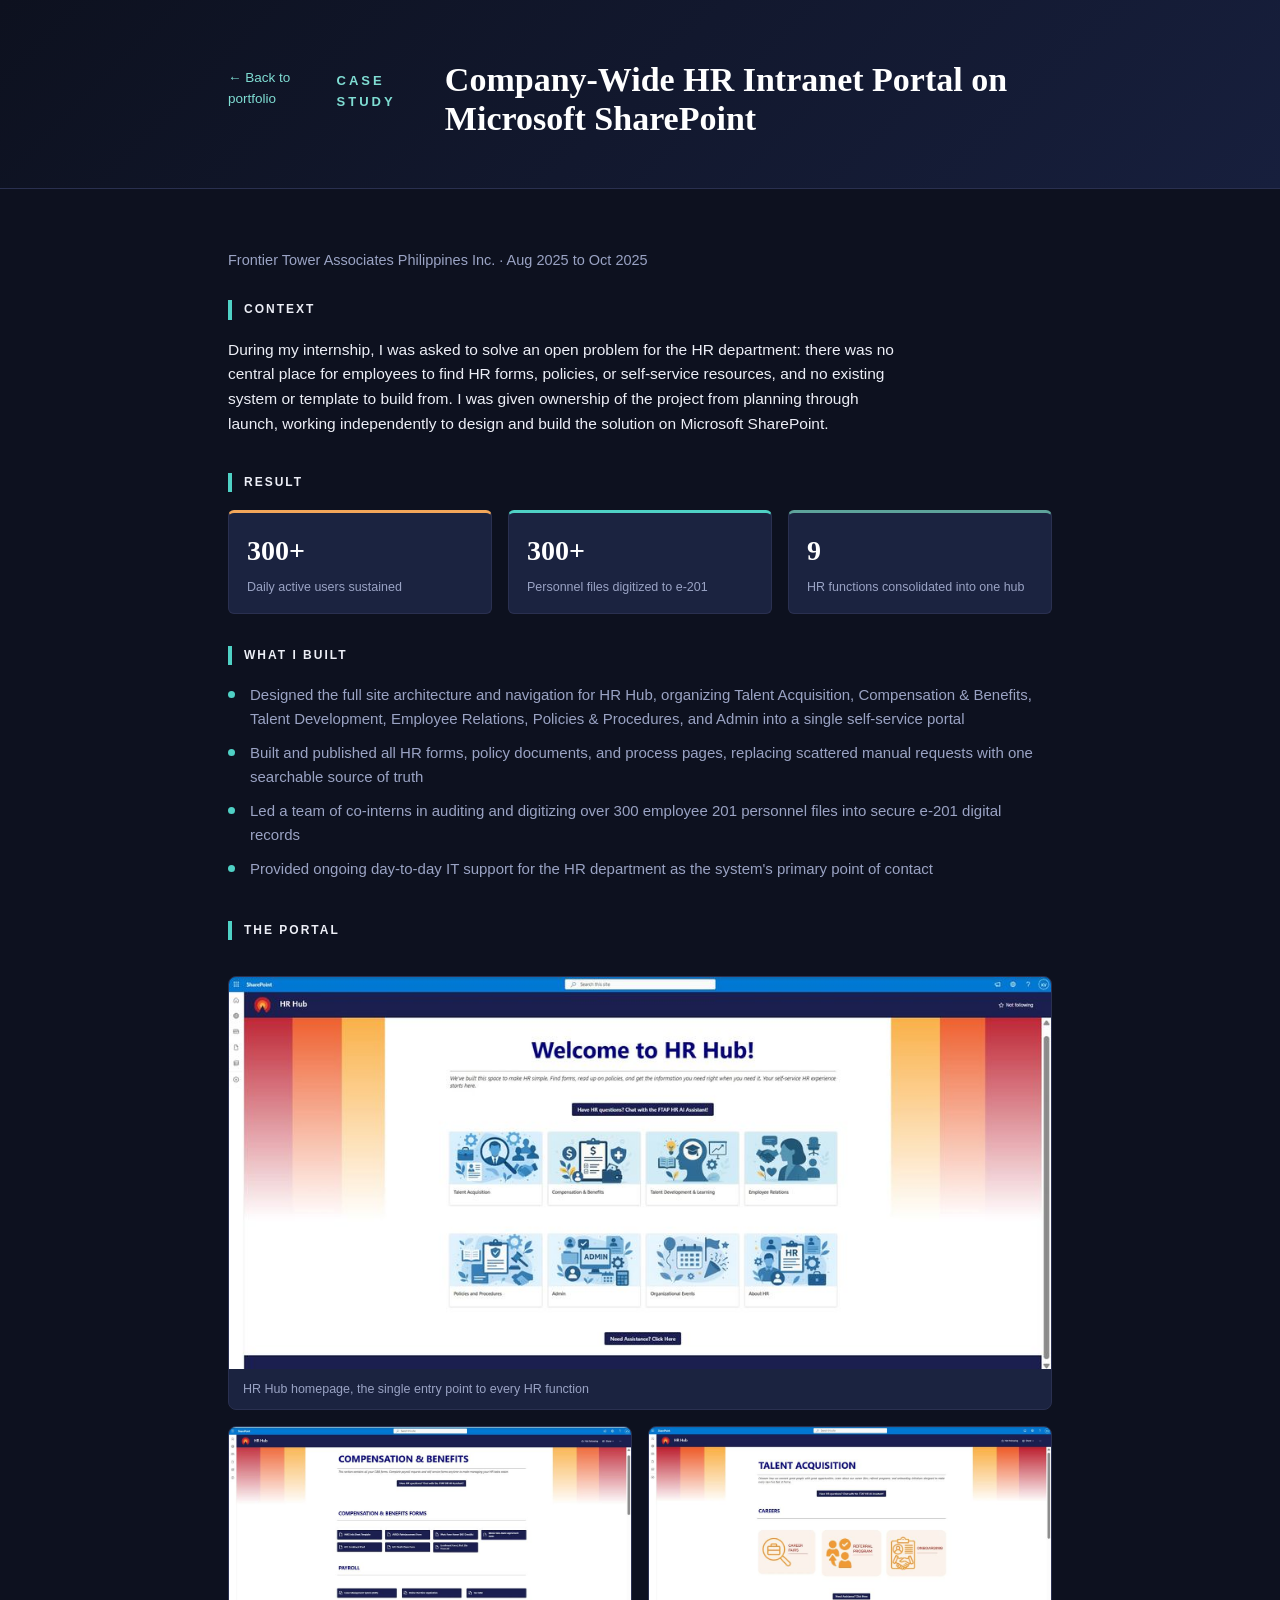
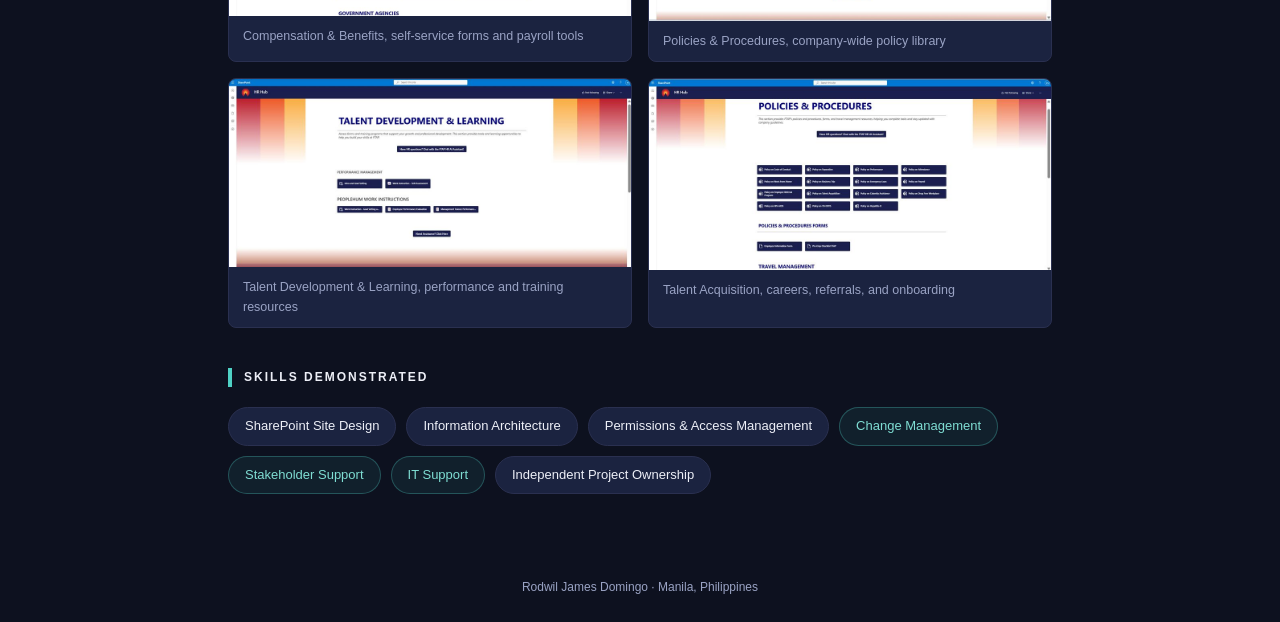
==== sharepoint-hr-portal/index.html @ b4c9af0d "Add files via upload" ====
<!DOCTYPE html>
<html lang="en">
<head>
<meta charset="UTF-8">
<meta name="viewport" content="width=device-width, initial-scale=1.0">
<title>HR Intranet Portal — Rodwil James Domingo</title>
<link rel="stylesheet" href="../assets/style.css">
</head>
<body>

  <!-- HERO -->
  <div class="hero" style="padding: 60px 0 50px 0;">
    <div class="wrap">
      <a class="back" href="../">&larr; Back to portfolio</a>
      <div class="eyebrow">Case Study</div>
      <h1 style="font-size:34px;">Company-Wide HR Intranet Portal on Microsoft SharePoint</h1>
    </div>
  </div>

  <!-- CASE STUDY -->
  <section>
    <div class="wrap">
      <p class="sub" style="color: var(--muted); font-size: 14.5px; margin-bottom: 28px;">Frontier Tower Associates Philippines Inc. &middot; Aug 2025 to Oct 2025</p>

      <div class="section-label">Context</div>
      <p style="font-size:15.5px; max-width:680px;">During my internship, I was asked to solve an open problem for the HR department: there was no central place for employees to find HR forms, policies, or self-service resources, and no existing system or template to build from. I was given ownership of the project from planning through launch, working independently to design and build the solution on Microsoft SharePoint.</p>

      <div class="section-label" style="margin-top:36px;">Result</div>
      <div class="stats">
        <div class="stat"><div class="num">300+</div><div class="label">Daily active users sustained</div></div>
        <div class="stat"><div class="num">300+</div><div class="label">Personnel files digitized to e-201</div></div>
        <div class="stat"><div class="num">9</div><div class="label">HR functions consolidated into one hub</div></div>
      </div>

      <div class="section-label">What I Built</div>
      <ul class="actions">
        <li>Designed the full site architecture and navigation for HR Hub, organizing Talent Acquisition, Compensation &amp; Benefits, Talent Development, Employee Relations, Policies &amp; Procedures, and Admin into a single self-service portal</li>
        <li>Built and published all HR forms, policy documents, and process pages, replacing scattered manual requests with one searchable source of truth</li>
        <li>Led a team of co-interns in auditing and digitizing over 300 employee 201 personnel files into secure e-201 digital records</li>
        <li>Provided ongoing day-to-day IT support for the HR department as the system's primary point of contact</li>
      </ul>

      <div class="section-label" style="margin-top:40px;">The Portal</div>
      <div class="shot-grid">
        <div class="shot wide">
          <img src="../assets/img_welcome.jpg">
          <div class="cap">HR Hub homepage, the single entry point to every HR function</div>
        </div>
        <div class="shot">
          <img src="../assets/img_compben.jpg">
          <div class="cap">Compensation &amp; Benefits, self-service forms and payroll tools</div>
        </div>
        <div class="shot">
          <img src="../assets/img_policies.jpg">
          <div class="cap">Policies &amp; Procedures, company-wide policy library</div>
        </div>
        <div class="shot">
          <img src="../assets/img_talentdev.jpg">
          <div class="cap">Talent Development &amp; Learning, performance and training resources</div>
        </div>
        <div class="shot">
          <img src="../assets/img_talentacq.jpg">
          <div class="cap">Talent Acquisition, careers, referrals, and onboarding</div>
        </div>
      </div>

      <div class="section-label" style="margin-top:40px;">Skills Demonstrated</div>
      <div class="skills">
        <div class="pill">SharePoint Site Design</div>
        <div class="pill">Information Architecture</div>
        <div class="pill">Permissions &amp; Access Management</div>
        <div class="pill alt">Change Management</div>
        <div class="pill alt">Stakeholder Support</div>
        <div class="pill alt">IT Support</div>
        <div class="pill">Independent Project Ownership</div>
      </div>
    </div>
  </section>

  <footer>Rodwil James Domingo &middot; Manila, Philippines</footer>

</body>
</html>
---- assets/style.css ----
:root {
  --navy: #0D111F;
  --panel: #161C33;
  --panel-alt: #1B2340;
  --text: #EDEFF7;
  --muted: #9AA3C4;
  --cyan: #4FD1C5;
  --amber: #F2A65A;
  --line: #2A3050;
}
* { box-sizing: border-box; margin: 0; padding: 0; }
html { scroll-behavior: smooth; }
body {
  font-family: 'Trebuchet MS', 'Segoe UI', Arial, sans-serif;
  background: var(--navy);
  color: var(--text);
  line-height: 1.6;
}
h1, h2, h3 { font-family: Georgia, 'Times New Roman', serif; color: #fff; }
a { color: inherit; }
.wrap { max-width: 880px; margin: 0 auto; padding: 0 28px; }

/* ===== HERO ===== */
.hero {
  background: linear-gradient(135deg, #0D111F 0%, #171F3D 100%);
  padding: 80px 0 60px 0;
  position: relative;
  overflow: hidden;
  border-bottom: 1px solid var(--line);
}
.hero .wrap { position: relative; z-index: 2; display: flex; justify-content: space-between; align-items: center; gap: 30px; }
.hero .hero-text { flex: 1; min-width: 0; }
.hero .eyebrow { font-size: 13px; letter-spacing: 3px; text-transform: uppercase; color: #7FDDD3; font-weight: bold; margin-bottom: 14px; }
.hero h1 { font-size: 42px; color: #fff; line-height: 1.15; }
.hero .role { font-size: 17px; color: var(--muted); margin-top: 14px; }
.hero .kaizen { margin-top: 26px; font-size: 14.5px; color: var(--muted); border-left: 2px solid var(--cyan); padding-left: 14px; }
.hero .kaizen b { color: #7FDDD3; font-style: normal; }
.hero .back { display: inline-block; margin-bottom: 22px; font-size: 13.5px; color: #7FDDD3; text-decoration: none; }
.hero .back:hover { text-decoration: underline; }

.hero-photo { flex-shrink: 0; width: 132px; height: 132px; border-radius: 50%; overflow: hidden; border: 3px solid var(--cyan); box-shadow: 0 0 0 6px rgba(79,209,197,0.12); }
.hero-photo img { width: 100%; height: 100%; object-fit: cover; display: block; }
@media (max-width: 640px) { .hero .wrap { flex-direction: column-reverse; text-align: center; } .hero .kaizen { text-align: left; } }

/* ===== SECTIONS ===== */
.section-label { font-size: 12px; letter-spacing: 2px; text-transform: uppercase; color: var(--text); font-weight: bold; border-left: 4px solid var(--cyan); padding-left: 12px; margin-bottom: 18px; }
section { padding: 60px 0; }
section.alt { background: var(--panel); border-top: 1px solid var(--line); border-bottom: 1px solid var(--line); }
.about p { font-size: 15.5px; max-width: 680px; margin-bottom: 14px; color: var(--muted); }

/* ===== PROJECT CARDS (homepage) ===== */
.project-grid { display: grid; grid-template-columns: 1fr; gap: 20px; margin-top: 10px; }
.project-card { display: block; background: var(--panel-alt); border: 1px solid var(--line); border-radius: 12px; overflow: hidden; text-decoration: none; color: inherit; transition: transform 0.15s, box-shadow 0.15s; }
.project-card:hover { transform: translateY(-3px); box-shadow: 0 10px 26px rgba(0,0,0,0.35); }
.project-card img { width: 100%; height: 320px; object-fit: cover; object-position: top; display: block; }
.project-card .body { padding: 26px 30px; }
.project-card .tag { font-size: 11.5px; letter-spacing: 1px; text-transform: uppercase; color: #7FDDD3; font-weight: bold; }
.project-card h3 { font-size: 22px; margin-top: 8px; color: #fff; }
.project-card p { font-size: 14.5px; color: var(--muted); margin-top: 10px; }

/* ===== CASE STUDY / PROJECT PAGE ===== */
.case-head h2 { font-size: 28px; margin-bottom: 8px; }
.case-head p.sub { color: var(--muted); font-size: 14.5px; margin-bottom: 28px; }

.stats { display: flex; gap: 16px; margin: 8px 0 32px 0; flex-wrap: wrap; }
.stat { flex: 1; min-width: 150px; background: var(--panel-alt); border: 1px solid var(--line); border-top: 3px solid var(--amber); border-radius: 6px; padding: 16px 18px; }
.stat:nth-child(2) { border-top-color: var(--cyan); }
.stat:nth-child(3) { border-top-color: #5EA39B; }
.stat .num { font-family: Georgia, serif; font-size: 28px; color: #fff; font-weight: bold; }
.stat .label { font-size: 12.5px; color: var(--muted); margin-top: 3px; }

ul.actions { list-style: none; margin: 18px 0 0 0; }
ul.actions li { font-size: 15px; padding-left: 22px; position: relative; margin-bottom: 10px; color: var(--muted); }
ul.actions li:before { content: ""; position: absolute; left: 0; top: 8px; width: 7px; height: 7px; background: var(--cyan); border-radius: 50%; }

.shot-grid { display: grid; grid-template-columns: 1fr 1fr; gap: 16px; margin-top: 36px; }
.shot { border: 1px solid var(--line); border-radius: 8px; overflow: hidden; background: var(--panel-alt); }
.shot img { width: 100%; display: block; }
.shot .cap { font-size: 12.5px; color: var(--muted); padding: 10px 14px; }
.shot.wide { grid-column: 1 / 3; }
@media (max-width: 640px) { .shot-grid { grid-template-columns: 1fr; } .shot.wide { grid-column: 1; } }

.skills { display: flex; flex-wrap: wrap; gap: 10px; margin-top: 20px; }
.pill { font-size: 13px; background: var(--panel-alt); color: var(--text); padding: 8px 16px; border-radius: 20px; border: 1px solid var(--line); }
.pill.alt { background: rgba(79,209,197,0.08); color: #7FDDD3; border: 1px solid rgba(79,209,197,0.3); }

/* ===== CONTACT ===== */
.contact { background: var(--panel); padding: 56px 0; text-align: center; border-top: 1px solid var(--line); }
.contact h2 { color: #fff; font-size: 26px; }
.contact .links { margin-top: 22px; display: flex; gap: 16px; justify-content: center; flex-wrap: wrap; }
.contact .links a { font-size: 14px; color: var(--cyan); text-decoration: none; border: 1px solid rgba(79,209,197,0.4); padding: 10px 20px; border-radius: 24px; transition: background 0.2s; }
.contact .links a:hover { background: rgba(79,209,197,0.1); }

footer { text-align: center; padding: 24px 0; font-size: 12px; color: var(--muted); background: var(--navy); }
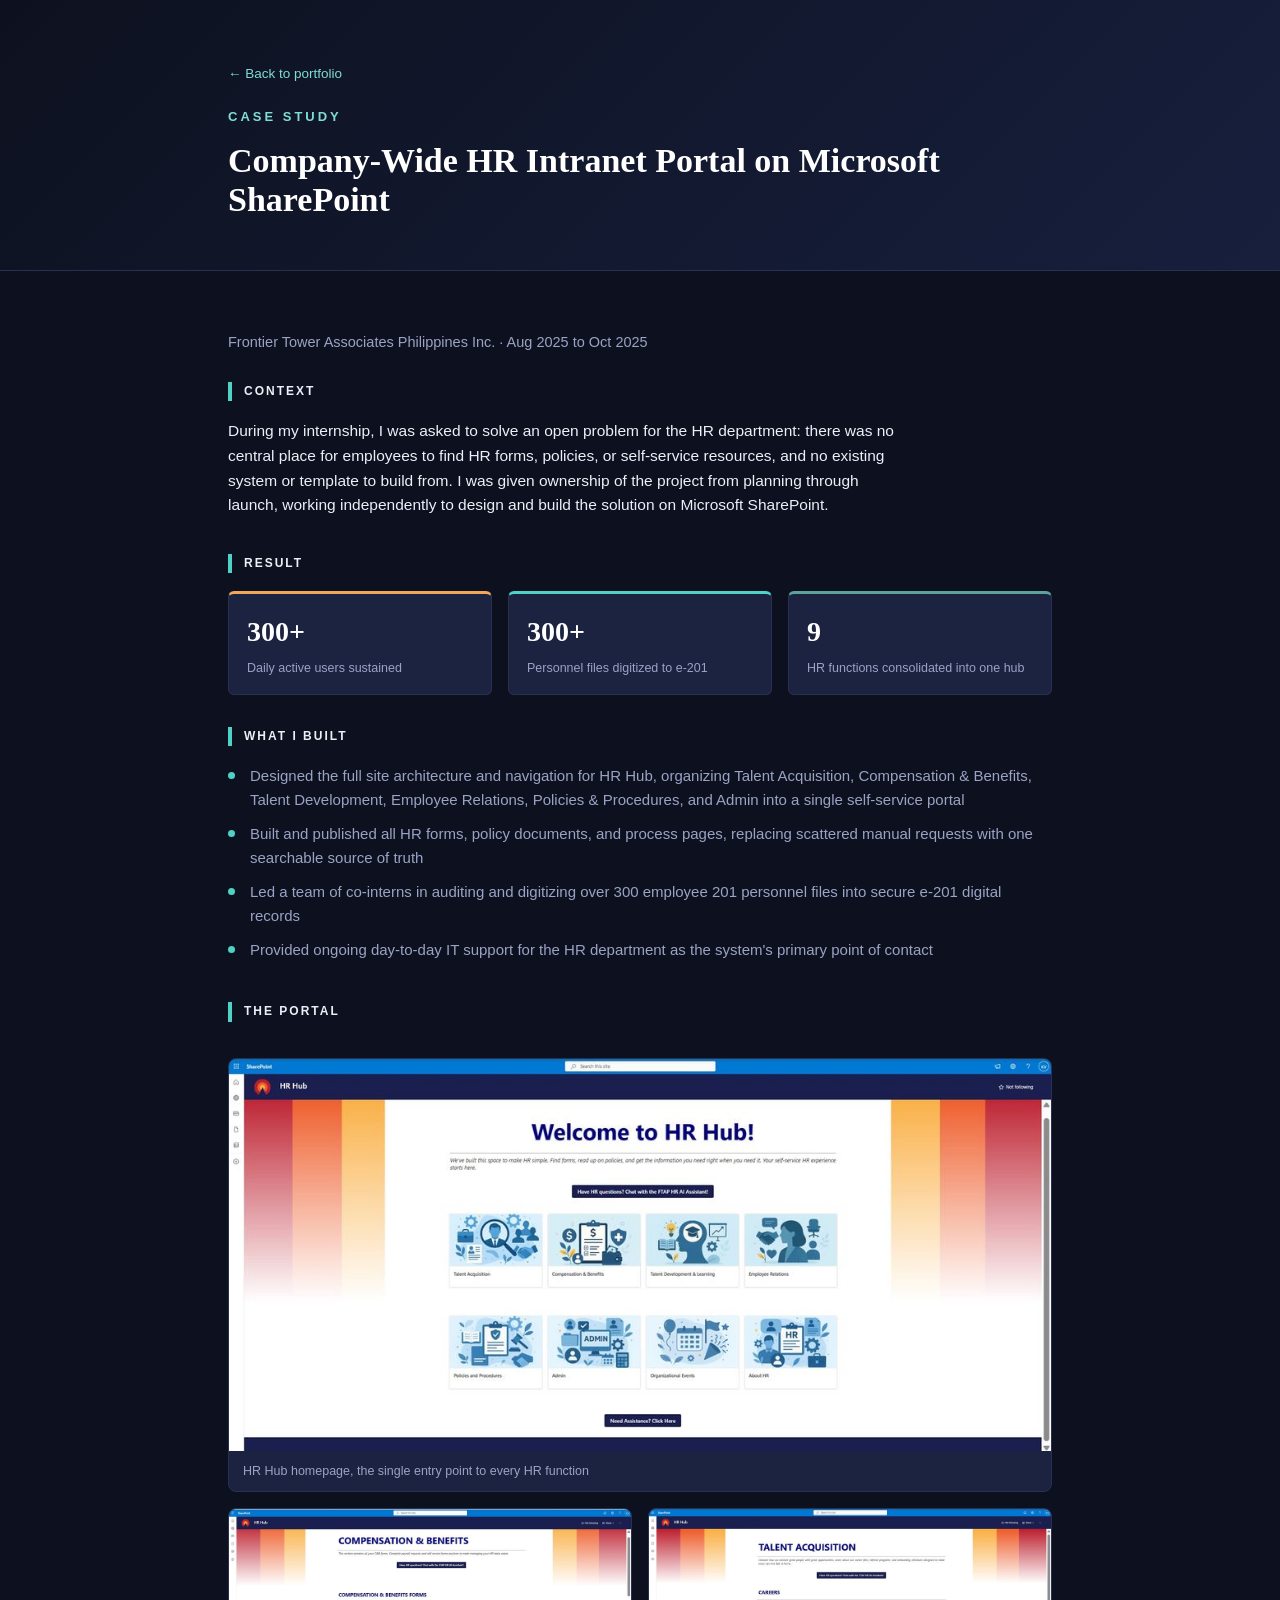
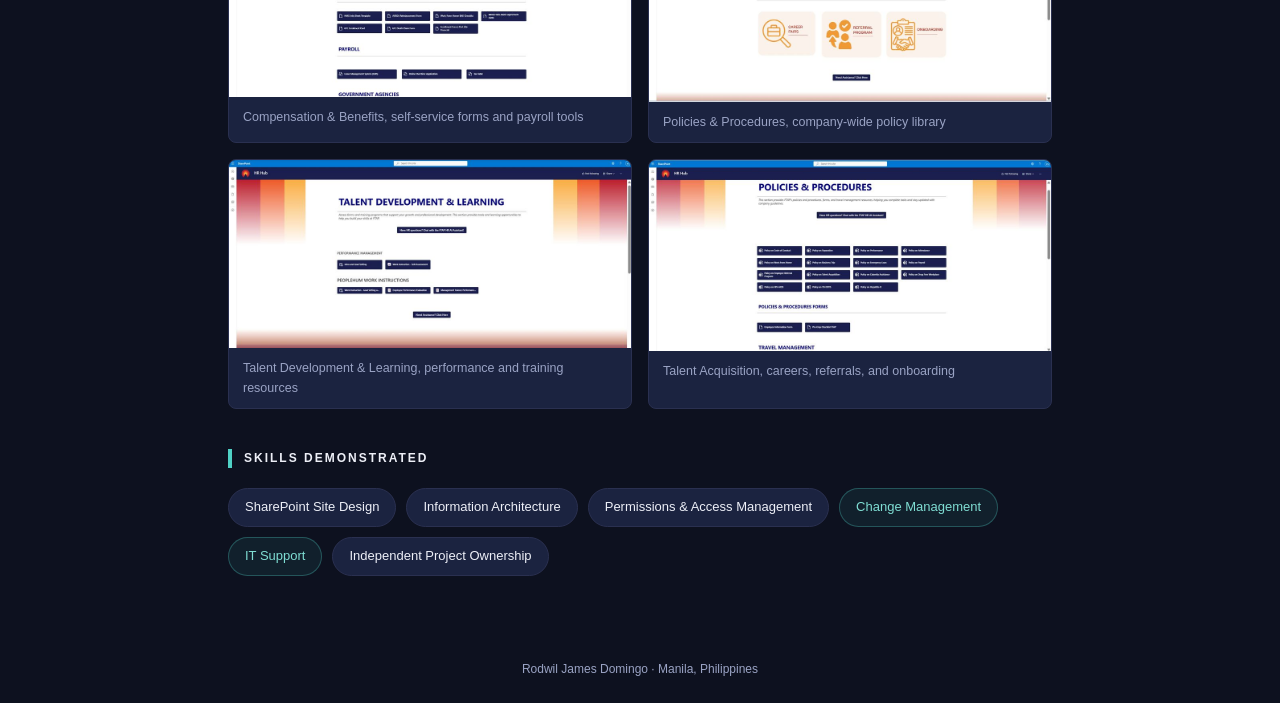
==== commit dd3245b5: "Add files via upload" ====
--- a/sharepoint-hr-portal/index.html
+++ b/sharepoint-hr-portal/index.html
@@ -11,9 +11,11 @@
   <!-- HERO -->
   <div class="hero" style="padding: 60px 0 50px 0;">
     <div class="wrap">
-      <a class="back" href="../">&larr; Back to portfolio</a>
-      <div class="eyebrow">Case Study</div>
-      <h1 style="font-size:34px;">Company-Wide HR Intranet Portal on Microsoft SharePoint</h1>
+      <div class="hero-text">
+        <a class="back" href="../">&larr; Back to portfolio</a>
+        <div class="eyebrow">Case Study</div>
+        <h1 style="font-size:34px;">Company-Wide HR Intranet Portal on Microsoft SharePoint</h1>
+      </div>
     </div>
   </div>
 
@@ -70,7 +72,6 @@
         <div class="pill">Information Architecture</div>
         <div class="pill">Permissions &amp; Access Management</div>
         <div class="pill alt">Change Management</div>
-        <div class="pill alt">Stakeholder Support</div>
         <div class="pill alt">IT Support</div>
         <div class="pill">Independent Project Ownership</div>
       </div>
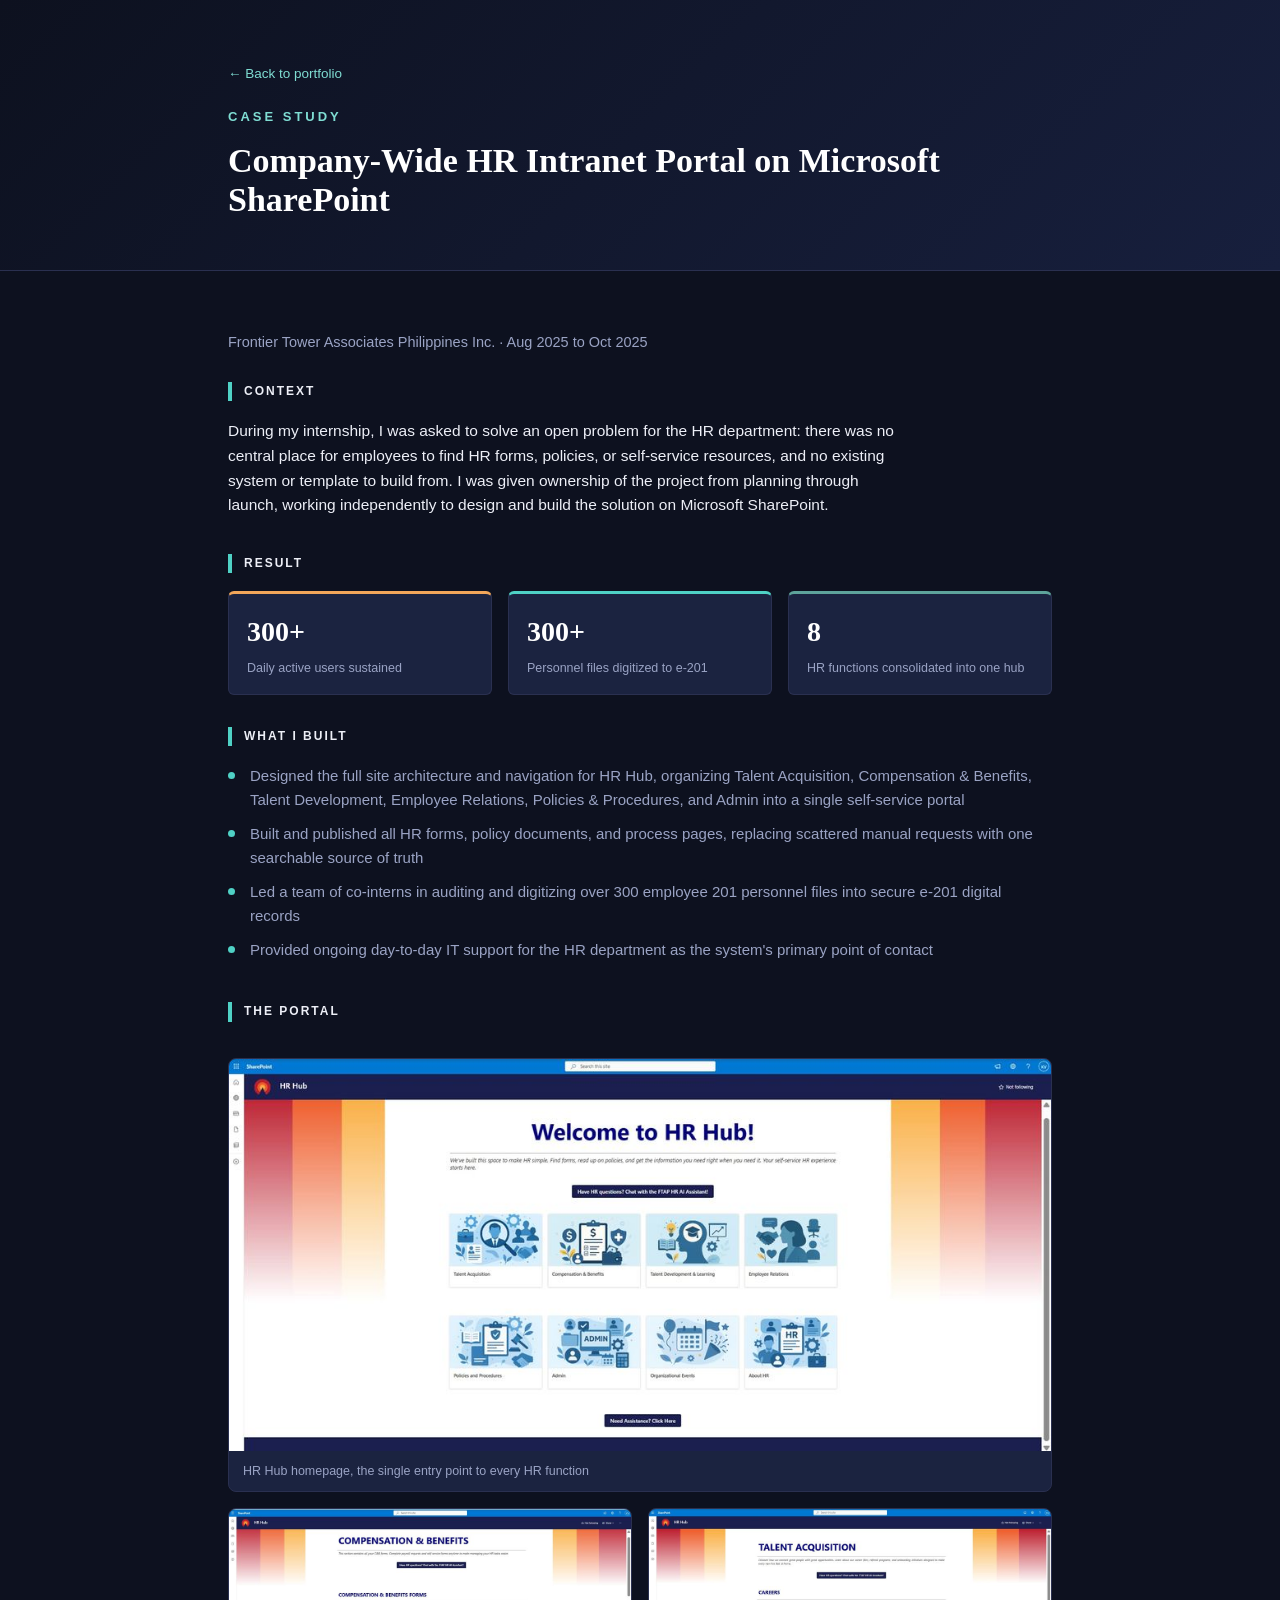
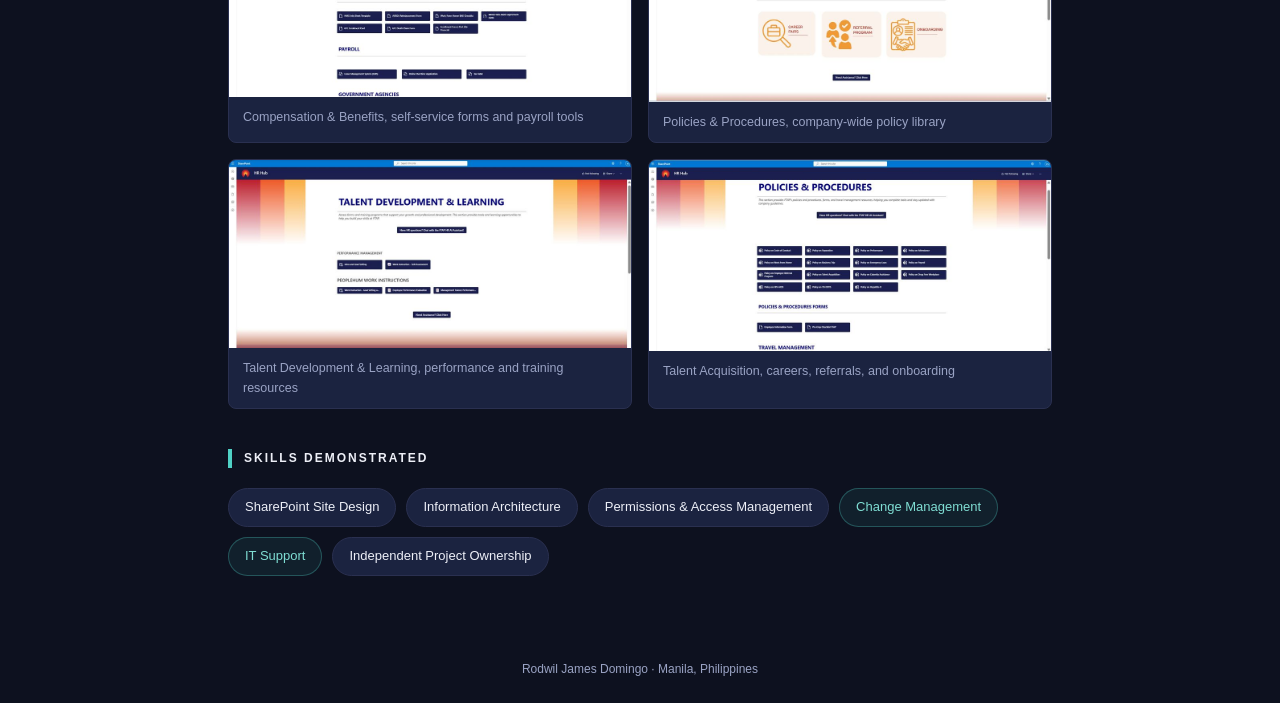
==== commit 4ee62845: "Update index.html" ====
--- a/sharepoint-hr-portal/index.html
+++ b/sharepoint-hr-portal/index.html
@@ -31,7 +31,7 @@
       <div class="stats">
         <div class="stat"><div class="num">300+</div><div class="label">Daily active users sustained</div></div>
         <div class="stat"><div class="num">300+</div><div class="label">Personnel files digitized to e-201</div></div>
-        <div class="stat"><div class="num">9</div><div class="label">HR functions consolidated into one hub</div></div>
+        <div class="stat"><div class="num">8</div><div class="label">HR functions consolidated into one hub</div></div>
       </div>
 
       <div class="section-label">What I Built</div>
